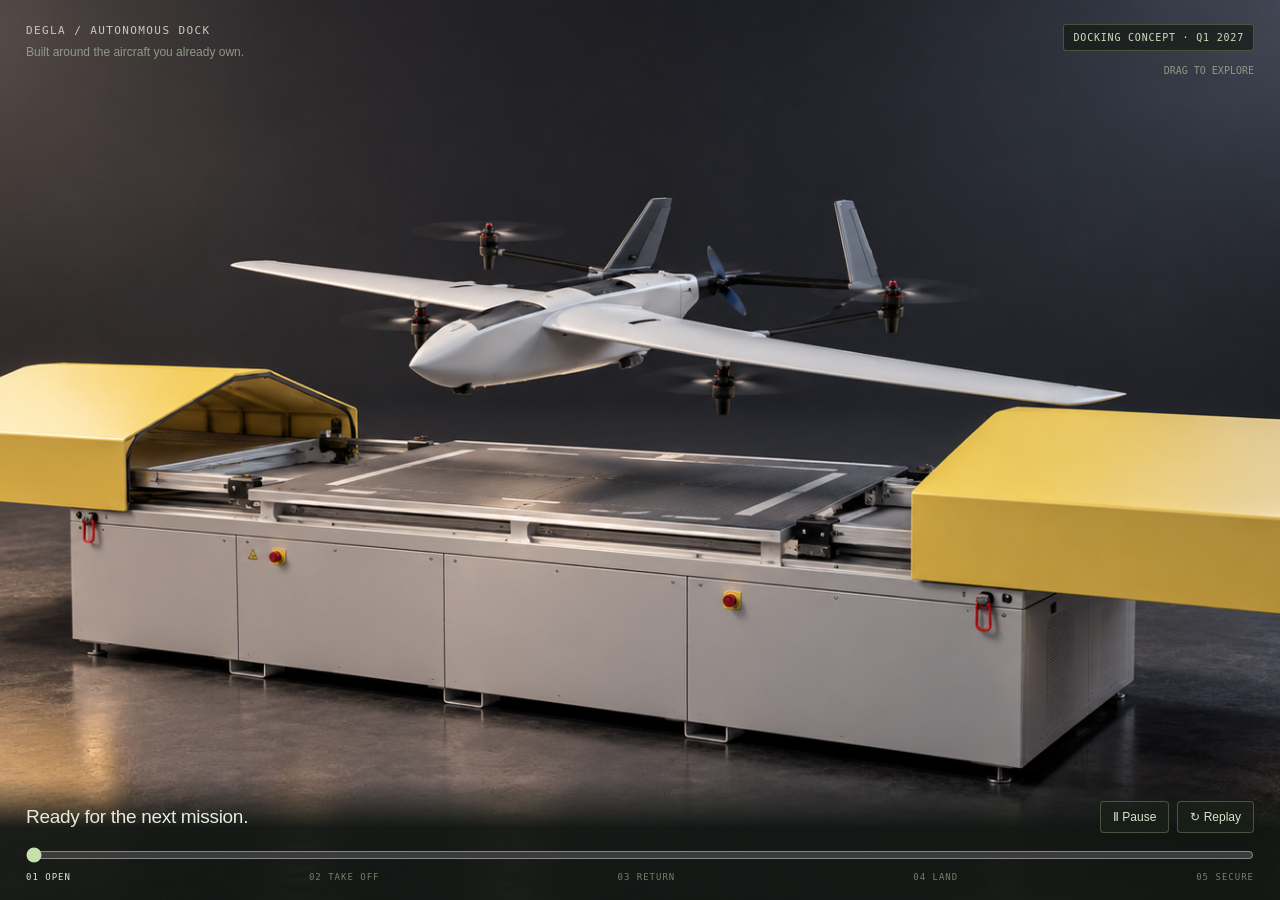
==== dock/index.html @ 33a10547 "Add files via upload" ====
<!doctype html><html lang="en"><head><meta charset="utf-8"><meta name="viewport" content="width=device-width,initial-scale=1"><title>Degla docking concept</title><style>*{box-sizing:border-box}html,body{margin:0;width:100%;height:100%;overflow:hidden;background:#151918;color:#e7eadf;font-family:Arial,sans-serif}#poster{position:absolute;inset:0;width:100%;height:100%;object-fit:cover}#scene{position:absolute;inset:0}canvas{width:100%;height:100%;display:block}.top{position:absolute;top:24px;left:26px;right:26px;display:flex;justify-content:space-between;gap:20px;pointer-events:none}.label{font:11px monospace;letter-spacing:1.4px;color:#c4ccbd}.label span{display:block;font:12px Arial,sans-serif;letter-spacing:0;color:#8e9a85;margin-top:8px}.badge{font:10px monospace;letter-spacing:.8px;border:1px solid #8f9b6d66;border-radius:3px;padding:7px 9px;height:fit-content;background:#151a14b3;color:#cfdcbd}.bottom{position:absolute;bottom:0;left:0;right:0;padding:22px 26px 18px;background:linear-gradient(transparent,#101512ee 40%)}.status-line{display:flex;justify-content:space-between;align-items:center;gap:15px;margin-bottom:15px}#phase{font-size:19px;font-weight:400;letter-spacing:-.3px}.controls{display:flex;gap:8px}.controls button{color:#d8e3cd;border:1px solid #acbb9655;background:#1a2119bb;padding:8px 12px;border-radius:4px;cursor:pointer;font-size:12px}.controls button:hover{background:#34422d}.controls button:focus-visible,input:focus-visible{outline:2px solid #c4eaa9;outline-offset:4px}#scrub{width:100%;accent-color:#c6dfab;display:block;cursor:pointer;height:14px;margin:0}.steps{display:flex;justify-content:space-between;font:9px monospace;letter-spacing:1px;color:#73806a;margin-top:10px}.steps .active{color:#d9ebc9}.hint{position:absolute;right:26px;top:65px;font:10px monospace;color:#8c9981}.fallback{position:absolute;bottom:140px;left:26px;right:26px;font-size:13px;color:#c8d1bd}[hidden]{display:none!important}@media(max-width:650px){.top{top:17px;left:17px;right:17px}.label{font-size:9px}.label span{font-size:10px;max-width:150px;line-height:1.4}.badge{font-size:8px}.bottom{padding:20px 17px 16px}#phase{font-size:15px}.controls button{padding:7px 9px;font-size:11px}.steps{font-size:8px;letter-spacing:0}.hint{display:none}}</style></head><body><img id="poster" src="../assets/dock-cgi.png" alt="CGI concept of Degla’s white VTOL above an expanded yellow-roof docking hangar"><div id="scene" role="img" aria-label="Animated Degla VTOL taking off from and landing in its opening hangar"></div><div class="top"><div class="label">DEGLA / AUTONOMOUS DOCK<span>Built around the aircraft you already own.</span></div><div class="badge">DOCKING CONCEPT · Q1 2027</div></div><div class="hint">DRAG TO EXPLORE</div><p class="fallback" id="fallback" hidden>Interactive 3D requires WebGL. Docking concept shown above.</p><div class="bottom"><div class="status-line"><span id="phase" role="status">Ready for the next mission.</span><div class="controls"><button id="play" aria-label="Pause docking animation">Ⅱ Pause</button><button id="replay" aria-label="Replay docking sequence">↻ Replay</button></div></div><input id="scrub" type="range" min="0" max="34" step="0.01" value="0" aria-label="Docking animation timeline"><div class="steps"><span data-step="0" class="active">01 OPEN</span><span data-step="1">02 TAKE OFF</span><span data-step="2">03 RETURN</span><span data-step="3">04 LAND</span><span data-step="4">05 SECURE</span></div></div><script src="../swarm/vendor/three.min.js"></script><script src="../swarm/vendor/OrbitControls.js"></script><script src="model.js"></script><script src="scene.js"></script></body></html>
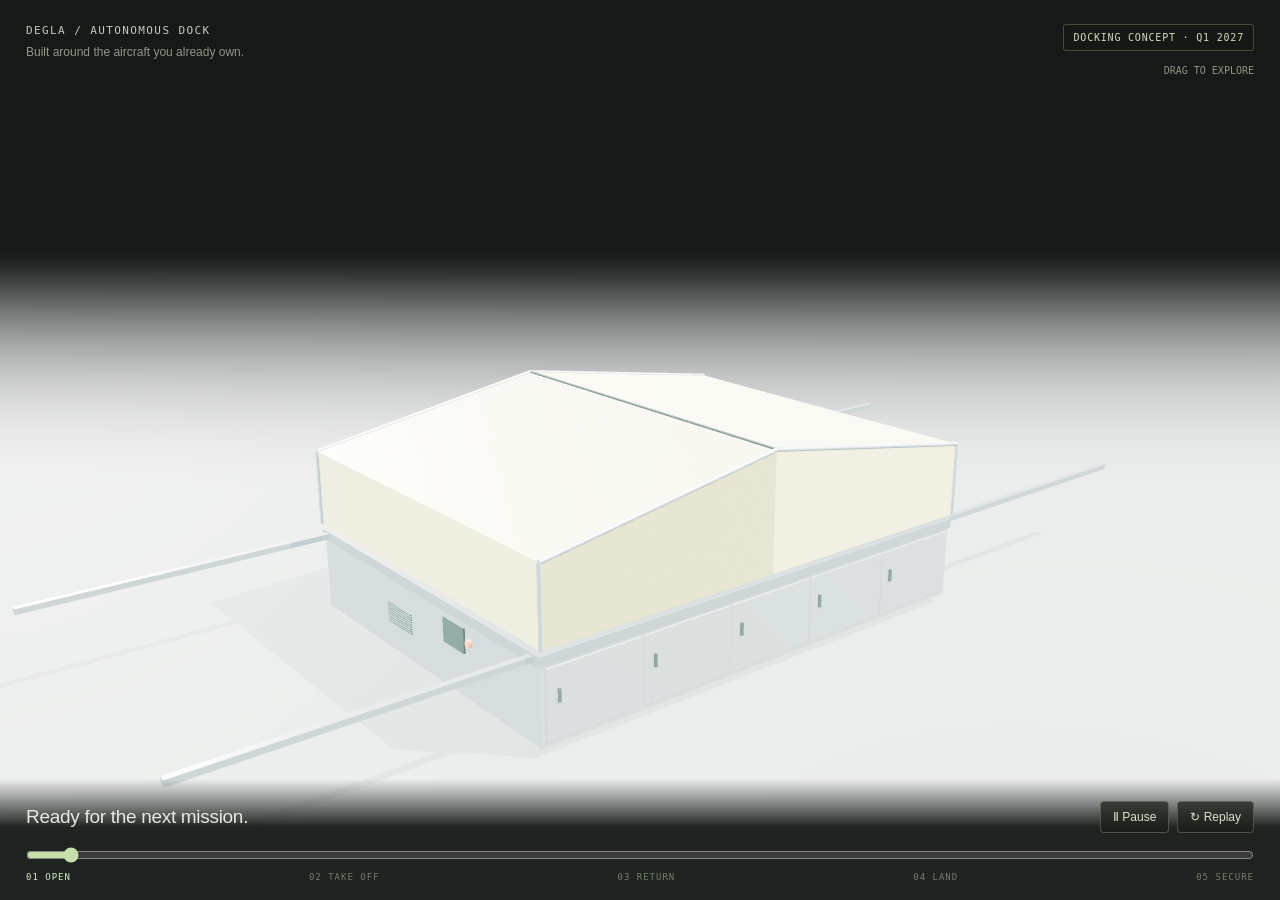
==== commit 3d84d0fb: "Add files via upload" ====
--- a/dock/index.html
+++ b/dock/index.html
@@ -1 +1,1150 @@
-<!doctype html><html lang="en"><head><meta charset="utf-8"><meta name="viewport" content="width=device-width,initial-scale=1"><title>Degla docking concept</title><style>*{box-sizing:border-box}html,body{margin:0;width:100%;height:100%;overflow:hidden;background:#151918;color:#e7eadf;font-family:Arial,sans-serif}#poster{position:absolute;inset:0;width:100%;height:100%;object-fit:cover}#scene{position:absolute;inset:0}canvas{width:100%;height:100%;display:block}.top{position:absolute;top:24px;left:26px;right:26px;display:flex;justify-content:space-between;gap:20px;pointer-events:none}.label{font:11px monospace;letter-spacing:1.4px;color:#c4ccbd}.label span{display:block;font:12px Arial,sans-serif;letter-spacing:0;color:#8e9a85;margin-top:8px}.badge{font:10px monospace;letter-spacing:.8px;border:1px solid #8f9b6d66;border-radius:3px;padding:7px 9px;height:fit-content;background:#151a14b3;color:#cfdcbd}.bottom{position:absolute;bottom:0;left:0;right:0;padding:22px 26px 18px;background:linear-gradient(transparent,#101512ee 40%)}.status-line{display:flex;justify-content:space-between;align-items:center;gap:15px;margin-bottom:15px}#phase{font-size:19px;font-weight:400;letter-spacing:-.3px}.controls{display:flex;gap:8px}.controls button{color:#d8e3cd;border:1px solid #acbb9655;background:#1a2119bb;padding:8px 12px;border-radius:4px;cursor:pointer;font-size:12px}.controls button:hover{background:#34422d}.controls button:focus-visible,input:focus-visible{outline:2px solid #c4eaa9;outline-offset:4px}#scrub{width:100%;accent-color:#c6dfab;display:block;cursor:pointer;height:14px;margin:0}.steps{display:flex;justify-content:space-between;font:9px monospace;letter-spacing:1px;color:#73806a;margin-top:10px}.steps .active{color:#d9ebc9}.hint{position:absolute;right:26px;top:65px;font:10px monospace;color:#8c9981}.fallback{position:absolute;bottom:140px;left:26px;right:26px;font-size:13px;color:#c8d1bd}[hidden]{display:none!important}@media(max-width:650px){.top{top:17px;left:17px;right:17px}.label{font-size:9px}.label span{font-size:10px;max-width:150px;line-height:1.4}.badge{font-size:8px}.bottom{padding:20px 17px 16px}#phase{font-size:15px}.controls button{padding:7px 9px;font-size:11px}.steps{font-size:8px;letter-spacing:0}.hint{display:none}}</style></head><body><img id="poster" src="../assets/dock-cgi.png" alt="CGI concept of Degla’s white VTOL above an expanded yellow-roof docking hangar"><div id="scene" role="img" aria-label="Animated Degla VTOL taking off from and landing in its opening hangar"></div><div class="top"><div class="label">DEGLA / AUTONOMOUS DOCK<span>Built around the aircraft you already own.</span></div><div class="badge">DOCKING CONCEPT · Q1 2027</div></div><div class="hint">DRAG TO EXPLORE</div><p class="fallback" id="fallback" hidden>Interactive 3D requires WebGL. Docking concept shown above.</p><div class="bottom"><div class="status-line"><span id="phase" role="status">Ready for the next mission.</span><div class="controls"><button id="play" aria-label="Pause docking animation">Ⅱ Pause</button><button id="replay" aria-label="Replay docking sequence">↻ Replay</button></div></div><input id="scrub" type="range" min="0" max="34" step="0.01" value="0" aria-label="Docking animation timeline"><div class="steps"><span data-step="0" class="active">01 OPEN</span><span data-step="1">02 TAKE OFF</span><span data-step="2">03 RETURN</span><span data-step="3">04 LAND</span><span data-step="4">05 SECURE</span></div></div><script src="../swarm/vendor/three.min.js"></script><script src="../swarm/vendor/OrbitControls.js"></script><script src="model.js"></script><script src="scene.js"></script></body></html>
+<!doctype html><html lang="en"><head><meta charset="utf-8"><meta name="viewport" content="width=device-width,initial-scale=1"><title>Degla docking concept</title><style>*{box-sizing:border-box}html,body{margin:0;width:100%;height:100%;overflow:hidden;background:#151918;color:#e7eadf;font-family:Arial,sans-serif}#poster{position:absolute;inset:0;width:100%;height:100%;object-fit:cover}#scene{position:absolute;inset:0}canvas{width:100%;height:100%;display:block}.top{position:absolute;top:24px;left:26px;right:26px;display:flex;justify-content:space-between;gap:20px;pointer-events:none}.label{font:11px monospace;letter-spacing:1.4px;color:#c4ccbd}.label span{display:block;font:12px Arial,sans-serif;letter-spacing:0;color:#8e9a85;margin-top:8px}.badge{font:10px monospace;letter-spacing:.8px;border:1px solid #8f9b6d66;border-radius:3px;padding:7px 9px;height:fit-content;background:#151a14b3;color:#cfdcbd}.bottom{position:absolute;bottom:0;left:0;right:0;padding:22px 26px 18px;background:linear-gradient(transparent,#101512ee 40%)}.status-line{display:flex;justify-content:space-between;align-items:center;gap:15px;margin-bottom:15px}#phase{font-size:19px;font-weight:400;letter-spacing:-.3px}.controls{display:flex;gap:8px}.controls button{color:#d8e3cd;border:1px solid #acbb9655;background:#1a2119bb;padding:8px 12px;border-radius:4px;cursor:pointer;font-size:12px}.controls button:hover{background:#34422d}.controls button:focus-visible,input:focus-visible{outline:2px solid #c4eaa9;outline-offset:4px}#scrub{width:100%;accent-color:#c6dfab;display:block;cursor:pointer;height:14px;margin:0}.steps{display:flex;justify-content:space-between;font:9px monospace;letter-spacing:1px;color:#73806a;margin-top:10px}.steps .active{color:#d9ebc9}.hint{position:absolute;right:26px;top:65px;font:10px monospace;color:#8c9981}.fallback{position:absolute;bottom:140px;left:26px;right:26px;font-size:13px;color:#c8d1bd}[hidden]{display:none!important}@media(max-width:650px){.top{top:17px;left:17px;right:17px}.label{font-size:9px}.label span{font-size:10px;max-width:150px;line-height:1.4}.badge{font-size:8px}.bottom{padding:20px 17px 16px}#phase{font-size:15px}.controls button{padding:7px 9px;font-size:11px}.steps{font-size:8px;letter-spacing:0}.hint{display:none}}</style></head><body><img id="poster" src="[data-uri]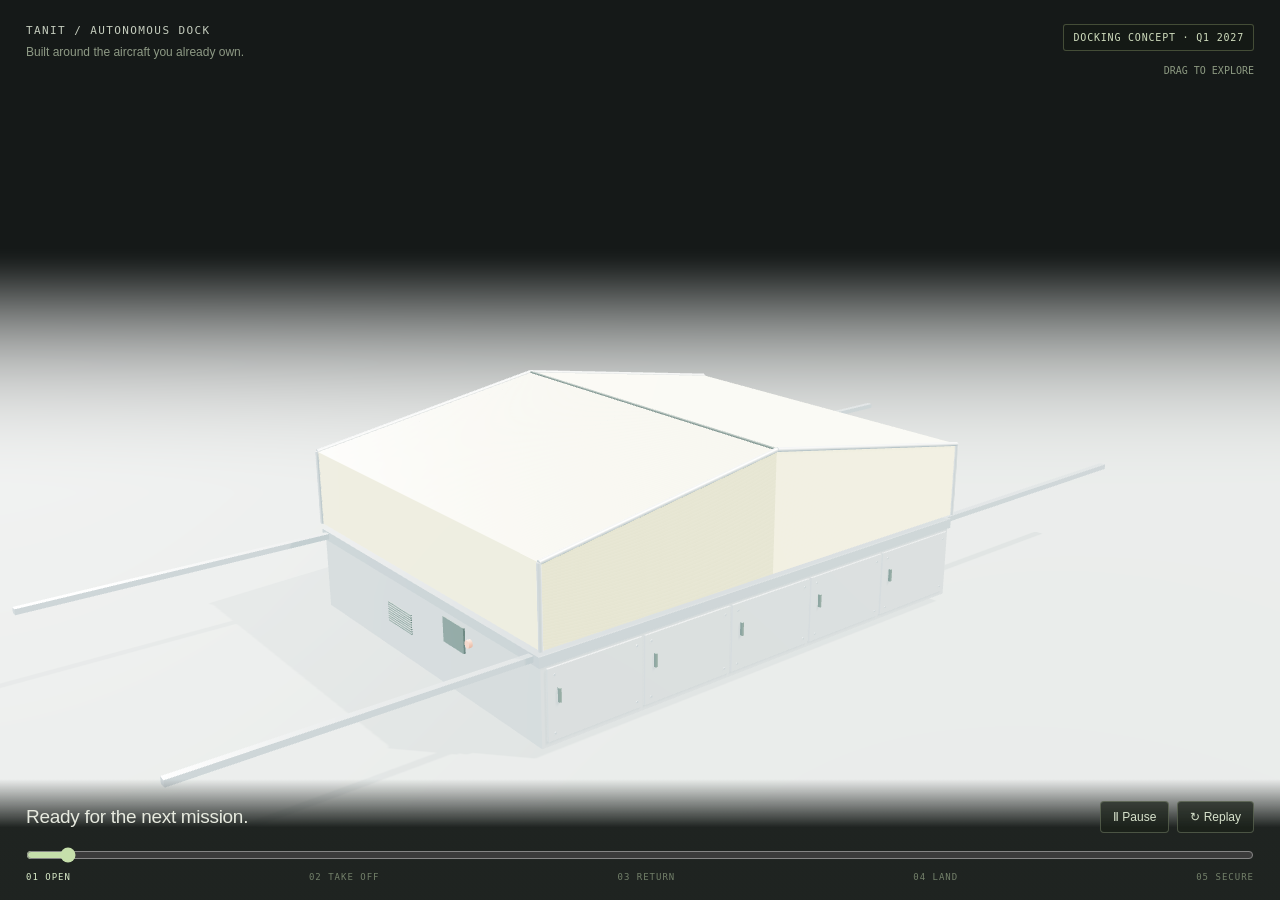
==== commit 1e3e9037: "Publish updated Degla website" ====
--- a/dock/index.html
+++ b/dock/index.html
@@ -1,4 +1,4 @@
-<!doctype html><html lang="en"><head><meta charset="utf-8"><meta name="viewport" content="width=device-width,initial-scale=1"><title>Degla docking concept</title><style>*{box-sizing:border-box}html,body{margin:0;width:100%;height:100%;overflow:hidden;background:#151918;color:#e7eadf;font-family:Arial,sans-serif}#poster{position:absolute;inset:0;width:100%;height:100%;object-fit:cover}#scene{position:absolute;inset:0}canvas{width:100%;height:100%;display:block}.top{position:absolute;top:24px;left:26px;right:26px;display:flex;justify-content:space-between;gap:20px;pointer-events:none}.label{font:11px monospace;letter-spacing:1.4px;color:#c4ccbd}.label span{display:block;font:12px Arial,sans-serif;letter-spacing:0;color:#8e9a85;margin-top:8px}.badge{font:10px monospace;letter-spacing:.8px;border:1px solid #8f9b6d66;border-radius:3px;padding:7px 9px;height:fit-content;background:#151a14b3;color:#cfdcbd}.bottom{position:absolute;bottom:0;left:0;right:0;padding:22px 26px 18px;background:linear-gradient(transparent,#101512ee 40%)}.status-line{display:flex;justify-content:space-between;align-items:center;gap:15px;margin-bottom:15px}#phase{font-size:19px;font-weight:400;letter-spacing:-.3px}.controls{display:flex;gap:8px}.controls button{color:#d8e3cd;border:1px solid #acbb9655;background:#1a2119bb;padding:8px 12px;border-radius:4px;cursor:pointer;font-size:12px}.controls button:hover{background:#34422d}.controls button:focus-visible,input:focus-visible{outline:2px solid #c4eaa9;outline-offset:4px}#scrub{width:100%;accent-color:#c6dfab;display:block;cursor:pointer;height:14px;margin:0}.steps{display:flex;justify-content:space-between;font:9px monospace;letter-spacing:1px;color:#73806a;margin-top:10px}.steps .active{color:#d9ebc9}.hint{position:absolute;right:26px;top:65px;font:10px monospace;color:#8c9981}.fallback{position:absolute;bottom:140px;left:26px;right:26px;font-size:13px;color:#c8d1bd}[hidden]{display:none!important}@media(max-width:650px){.top{top:17px;left:17px;right:17px}.label{font-size:9px}.label span{font-size:10px;max-width:150px;line-height:1.4}.badge{font-size:8px}.bottom{padding:20px 17px 16px}#phase{font-size:15px}.controls button{padding:7px 9px;font-size:11px}.steps{font-size:8px;letter-spacing:0}.hint{display:none}}</style></head><body><img id="poster" src="[data-uri]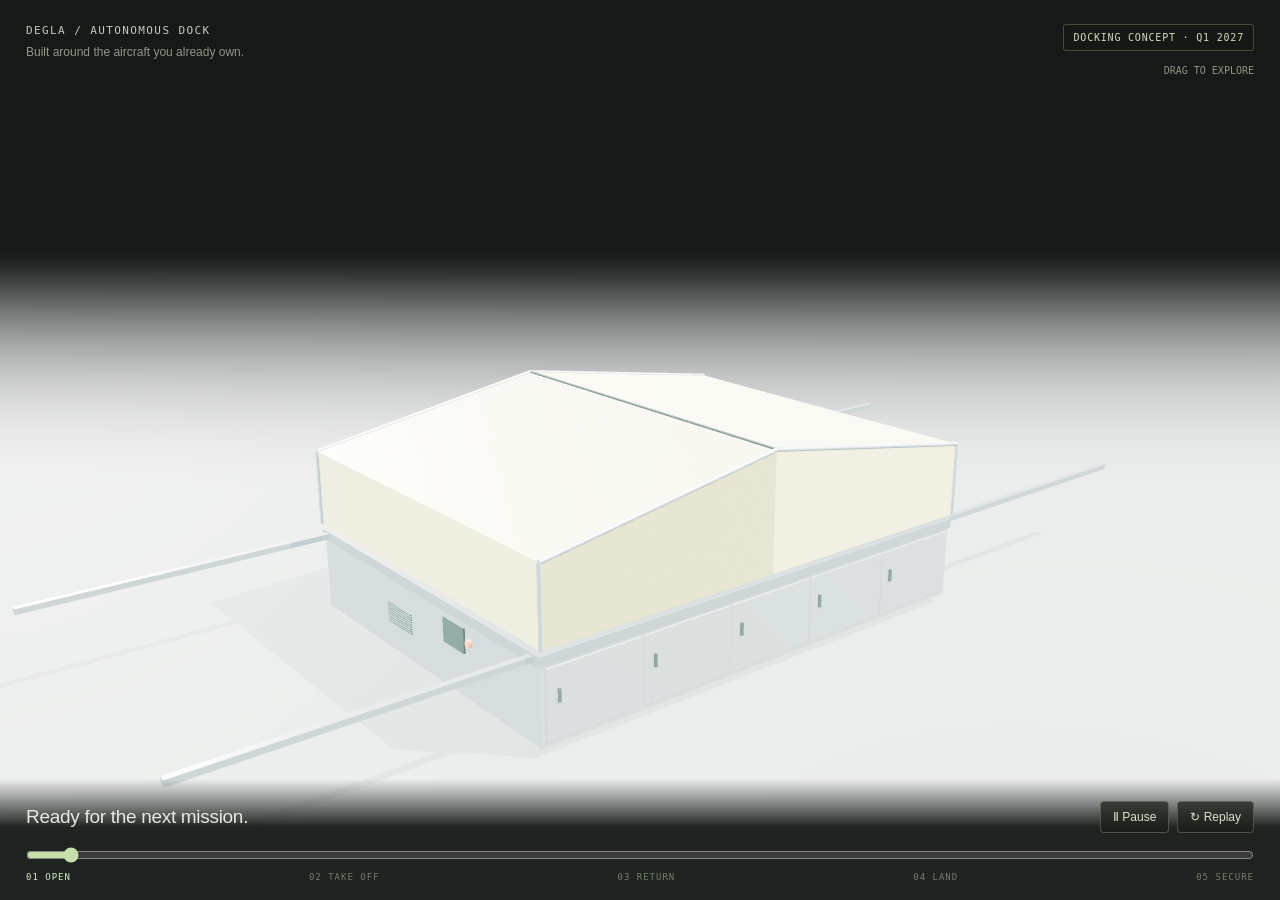
==== commit 12b04570: "Publish updated Degla website" ====
--- a/dock/index.html
+++ b/dock/index.html
@@ -1,4 +1,4 @@
-<!doctype html><html lang="en"><head><meta charset="utf-8"><meta name="viewport" content="width=device-width,initial-scale=1"><title>Tanit docking concept</title><style>*{box-sizing:border-box}html,body{margin:0;width:100%;height:100%;overflow:hidden;background:#151918;color:#e7eadf;font-family:Arial,sans-serif}#poster{position:absolute;inset:0;width:100%;height:100%;object-fit:cover}#scene{position:absolute;inset:0}canvas{width:100%;height:100%;display:block}.top{position:absolute;top:24px;left:26px;right:26px;display:flex;justify-content:space-between;gap:20px;pointer-events:none}.label{font:11px monospace;letter-spacing:1.4px;color:#c4ccbd}.label span{display:block;font:12px Arial,sans-serif;letter-spacing:0;color:#8e9a85;margin-top:8px}.badge{font:10px monospace;letter-spacing:.8px;border:1px solid #8f9b6d66;border-radius:3px;padding:7px 9px;height:fit-content;background:#151a14b3;color:#cfdcbd}.bottom{position:absolute;bottom:0;left:0;right:0;padding:22px 26px 18px;background:linear-gradient(transparent,#101512ee 40%)}.status-line{display:flex;justify-content:space-between;align-items:center;gap:15px;margin-bottom:15px}#phase{font-size:19px;font-weight:400;letter-spacing:-.3px}.controls{display:flex;gap:8px}.controls button{color:#d8e3cd;border:1px solid #acbb9655;background:#1a2119bb;padding:8px 12px;border-radius:4px;cursor:pointer;font-size:12px}.controls button:hover{background:#34422d}.controls button:focus-visible,input:focus-visible{outline:2px solid #c4eaa9;outline-offset:4px}#scrub{width:100%;accent-color:#c6dfab;display:block;cursor:pointer;height:14px;margin:0}.steps{display:flex;justify-content:space-between;font:9px monospace;letter-spacing:1px;color:#73806a;margin-top:10px}.steps .active{color:#d9ebc9}.hint{position:absolute;right:26px;top:65px;font:10px monospace;color:#8c9981}.fallback{position:absolute;bottom:140px;left:26px;right:26px;font-size:13px;color:#c8d1bd}[hidden]{display:none!important}@media(max-width:650px){.top{top:17px;left:17px;right:17px}.label{font-size:9px}.label span{font-size:10px;max-width:150px;line-height:1.4}.badge{font-size:8px}.bottom{padding:20px 17px 16px}#phase{font-size:15px}.controls button{padding:7px 9px;font-size:11px}.steps{font-size:8px;letter-spacing:0}.hint{display:none}}</style></head><body><img id="poster" src="[data-uri]